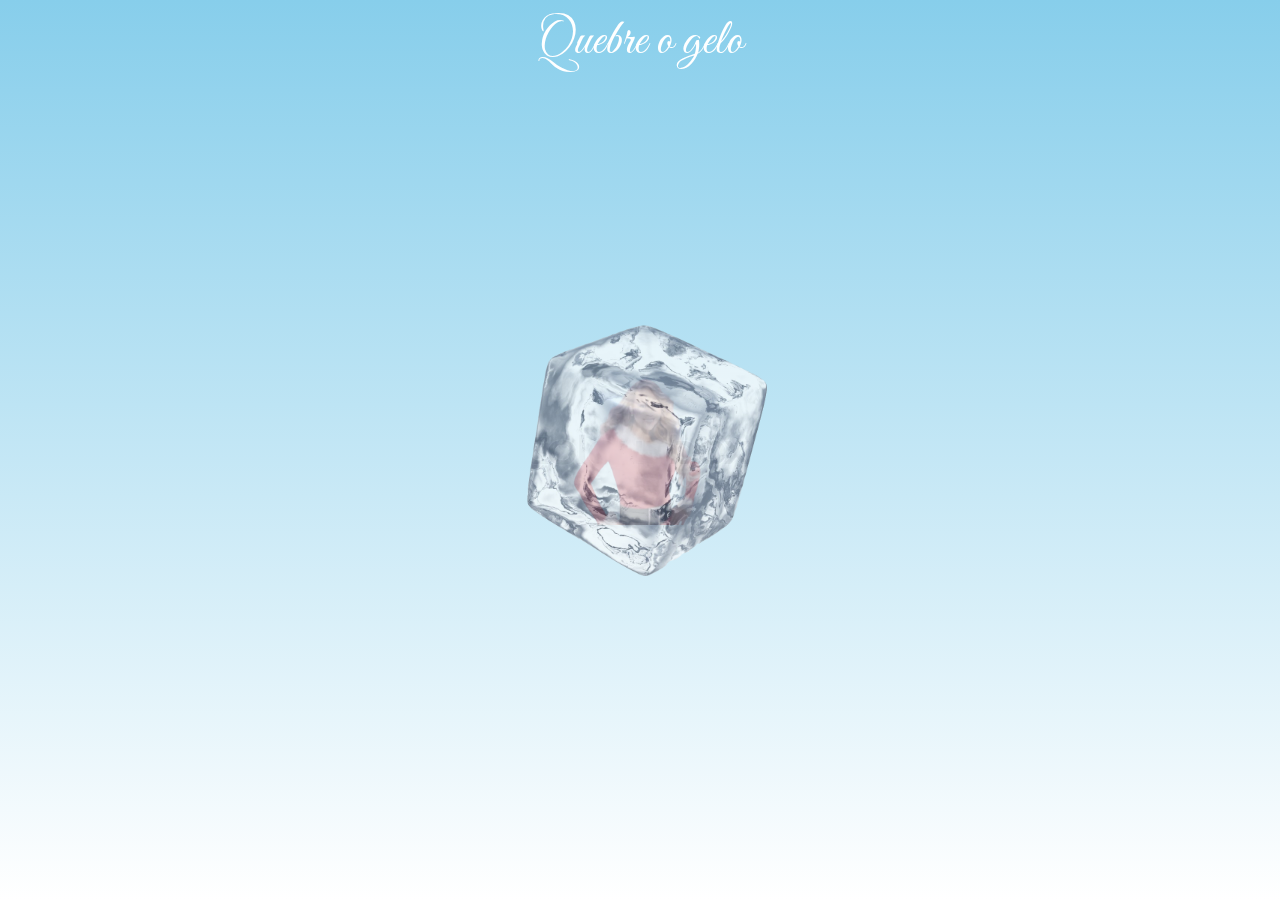
==== index.html @ a2ea2746 "fisrt comiit" ====
<!DOCTYPE html>
<html lang="pt-br">
<head>
    <link rel="stylesheet" href="style.css">
    <meta charset="UTF-8">
    <meta name="viewport" content="width=device-width, initial-scale=1.0, maximum-scale=1.0, user-scalable=no">
    <title>Document</title>
</head>
<body>
    <div class="text">Quebre o gelo</div>
    <img id="mariah" src="/images/mariah.png">
    <img id="ice" src="/images/ice.png">
    <script src="script.js"></script>
</body>
</html>
---- style.css ----
@import url('https://fonts.googleapis.com/css2?family=Great+Vibes&family=Playwrite+MX+Guides&family=Roboto:ital,wght@0,100;0,300;0,400;0,500;0,700;0,900;1,100;1,300;1,400;1,500;1,700;1,900&display=swap');
*{
    margin: 0;
    padding: 0;
}

body{
    display: flex;
    background: linear-gradient(to bottom, rgba(135,206,235,1) 0%, rgba(255,255,255,1) 100%);
    height: 100vh;
    width: 100vw;
    box-sizing: border-box;
    justify-content: center;
    align-items: center;
}

.snow-flake{
    position: absolute;
    background-image: url("/images/snow-flake.svg");
    background-size: cover;
    animation: snow 5s linear infinite;
    opacity: 1;
}

#mariah{
    position: absolute;
    width: 250px;
    height: 150px;
    background-size: cover;
    z-index: 1;
    border-radius: 10px;
    filter: opacity(0.7);
}


#ice{
    position: absolute;
    width: 300px;
    height: 300px;
    background-size: cover;
    z-index: 1;
    border-radius: 10px;
    filter: opacity(0.7);
}


@keyframes focus{
    0%{
        transform: rotate(0deg);
    }
    25%{
        transform: rotate(10deg);
    }
    75%{
        transform: rotate(-10deg);
    }
    100%{
        transform: rotate(0deg);
    }
}

.text{
    position: absolute;
    font-family: 'Great Vibes', cursive;
    top: 10px;
    font-size: 50px;
    color: white;
    z-index: 2;
}

@keyframes snow{
    to{
        transform: rotate(360deg);
    }
}
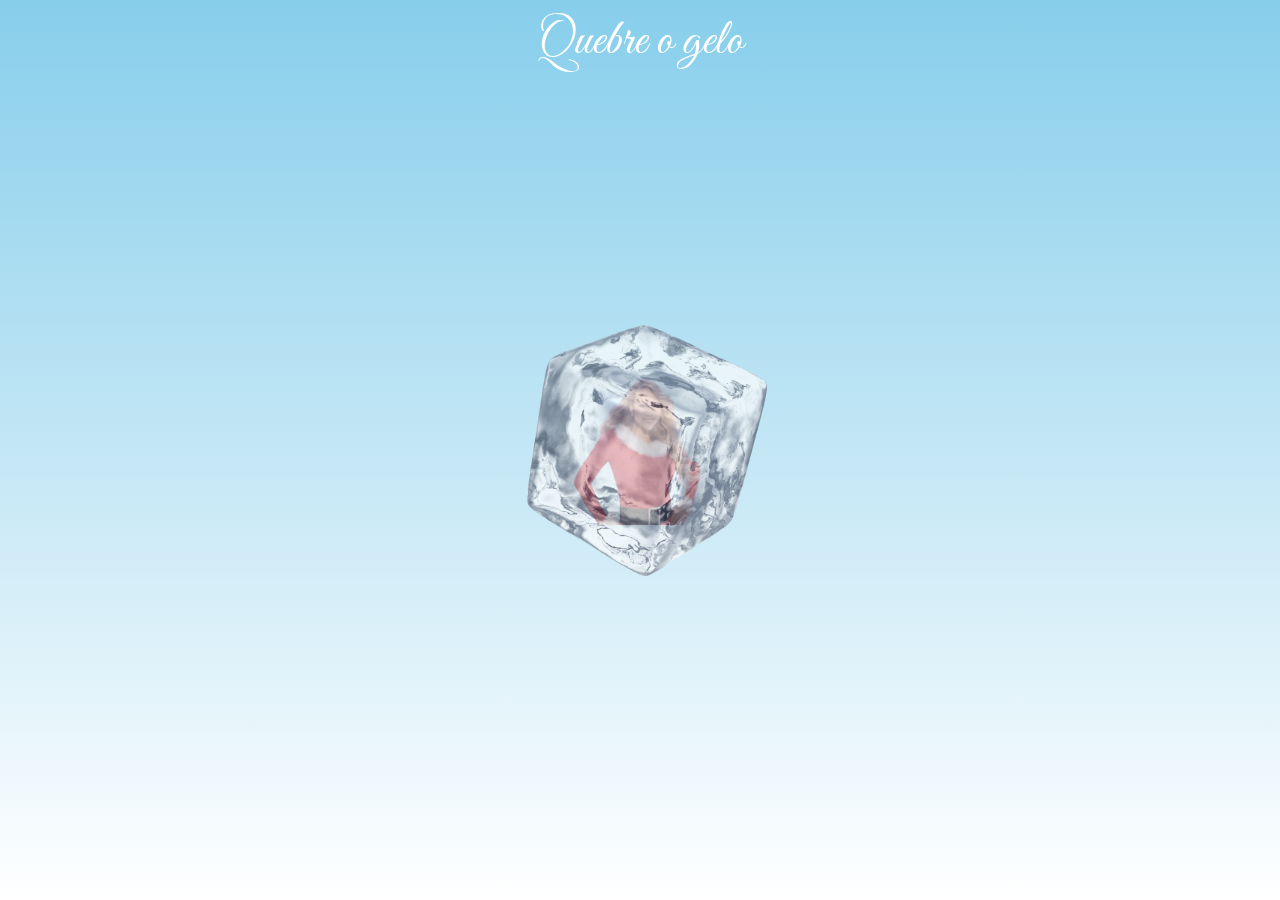
==== commit 13a771c5: "." ====
--- a/index.html
+++ b/index.html
@@ -7,9 +7,12 @@
     <title>Document</title>
 </head>
 <body>
-    <div class="text">Quebre o gelo</div>
+    <div id="text" class="text">Quebre o gelo</div>
+
     <img id="mariah" src="/images/mariah.png">
     <img id="ice" src="/images/ice.png">
     <script src="script.js"></script>
+    
+    <div class="container" id="container"></div>
 </body>
 </html>--- a/style.css
+++ b/style.css
@@ -5,6 +5,7 @@
 }
 
 body{
+    overflow: hidden;
     display: flex;
     background: linear-gradient(to bottom, rgba(135,206,235,1) 0%, rgba(255,255,255,1) 100%);
     height: 100vh;
@@ -29,7 +30,6 @@
     background-size: cover;
     z-index: 1;
     border-radius: 10px;
-    filter: opacity(0.7);
 }
 
 
@@ -62,10 +62,25 @@
 .text{
     position: absolute;
     font-family: 'Great Vibes', cursive;
-    top: 10px;
     font-size: 50px;
     color: white;
     z-index: 2;
+}
+
+
+#text{
+    top: 10px;
+}
+
+@keyframes its{
+    0%{
+        transform: scale(0.1);
+        opacity: 0;
+    }
+    100%{
+        transform: scale(1);
+        opacity: 1;
+    }
 }
 
 @keyframes snow{
@@ -73,3 +88,46 @@
         transform: rotate(360deg);
     }
 } 
+
+@keyframes remove_ice{
+    to{
+        transform: translateY(100px) ;
+        opacity: 0;
+    }
+}
+
+@keyframes haps{
+    0%{
+        transform: scale(0.1);
+        opacity: 0;
+    }
+    100%{
+        transform: scale(1);
+        opacity: 1;
+    }
+}
+
+.happy {
+    width: 100%;
+    height: auto; /* Ajusta a altura automaticamente com base no conteúdo */
+    min-height: 60%; /* Garante um mínimo de altura */
+    border-radius: 20px;
+    opacity: 1;
+    background: linear-gradient(to bottom, rgb(3, 133, 35) 0%, rgb(6, 83, 102) 100%);
+    z-index: 2;
+    display: flex;
+    justify-content: center;
+    align-items: center;
+    flex-direction: column;
+    font-size: 70px;
+    color: transparent;
+    position: relative;
+    overflow: visible; /* Garante que o conteúdo não seja cortado */
+}
+
+.happy span {
+    background: linear-gradient(to left, rgb(255, 215, 0), rgb(255, 223, 100));
+    -webkit-background-clip: text;
+    -webkit-text-fill-color: transparent;
+    
+}
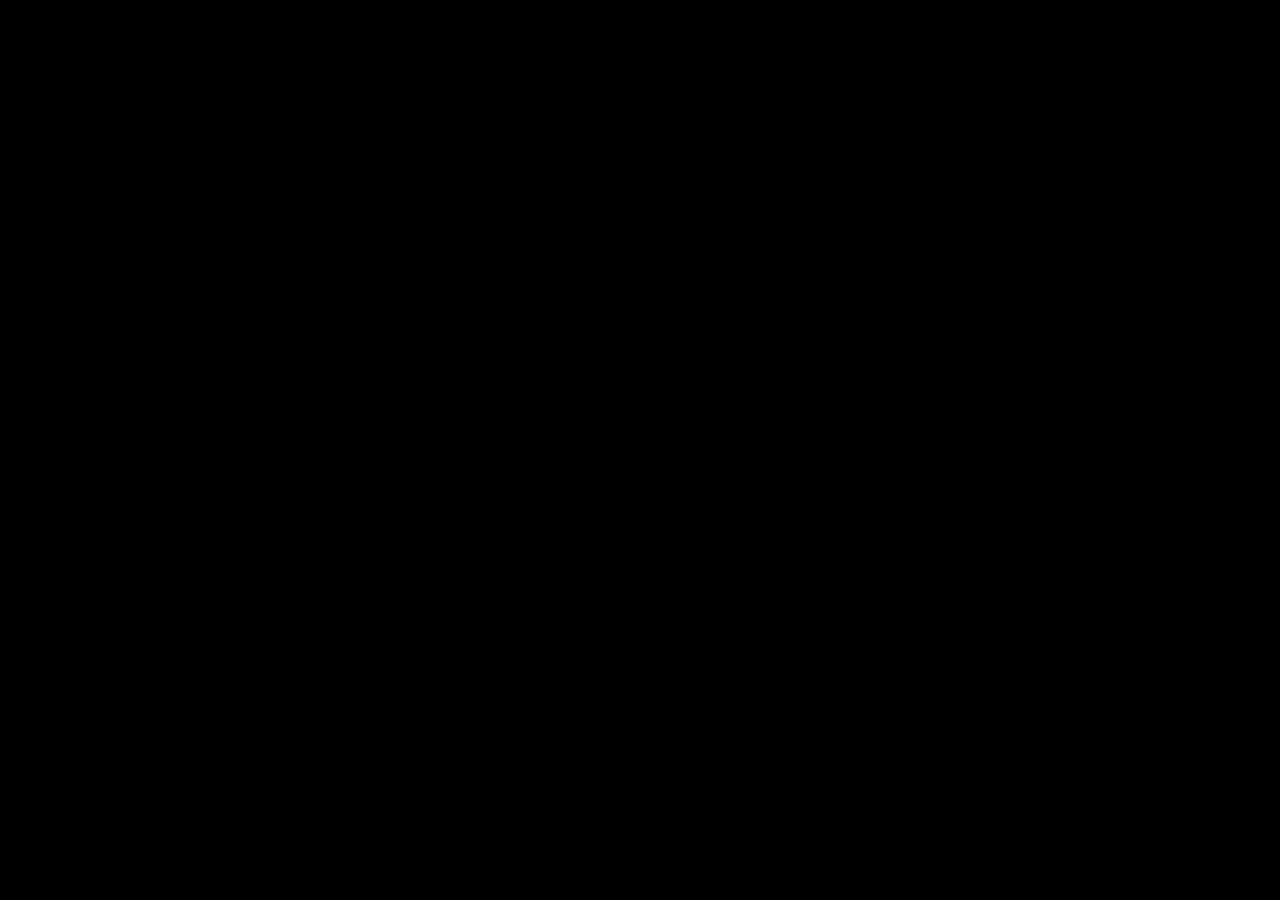
==== commit 014b5021: "new yaer" ====
--- a/index.html
+++ b/index.html
@@ -1,18 +1,39 @@
 <!DOCTYPE html>
 <html lang="pt-br">
 <head>
+    <meta charset="UTF-8">
+    <meta name="viewport" content="width=device-width, initial-scale=1.0">
+    <title>Document</title>
     <link rel="stylesheet" href="style.css">
-    <meta charset="UTF-8">
-    <meta name="viewport" content="width=device-width, initial-scale=1.0, maximum-scale=1.0, user-scalable=no">
-    <title>Document</title>
+    <style>
+        *{
+            margin: 0;
+            padding: 0;
+            box-sizing: border-box;
+        }
+        
+        body{
+            display: block;
+            overflow: hidden;
+            height: 100vh;
+            background: #f1f1f1;
+            font-family: sans-serif;
+        }
+        
+        .particles{
+            position: absolute;
+        
+        }
+        
+        canvas{
+            position: absolute;
+            background-color: black;
+        }
+        
+    </style>
 </head>
 <body>
-    <div id="text" class="text">Quebre o gelo</div>
-
-    <img id="mariah" src="/images/mariah.png">
-    <img id="ice" src="/images/ice.png">
+    <canvas id="canvas"></canvas>
     <script src="script.js"></script>
-    
-    <div class="container" id="container"></div>
 </body>
 </html>--- a/style.css
+++ b/style.css
@@ -127,7 +127,8 @@
 
 .happy span {
     background: linear-gradient(to left, rgb(255, 215, 0), rgb(255, 223, 100));
-    -webkit-background-clip: text;
-    -webkit-text-fill-color: transparent;
-    
+    -webkit-background-clip: text;  /* Para Safari */
+    background-clip: text;          /* Propriedade padrão */
+    -webkit-text-fill-color: transparent; /* Para Safari */
+    text-fill-color: transparent;   /* Propriedade padrão */
 }
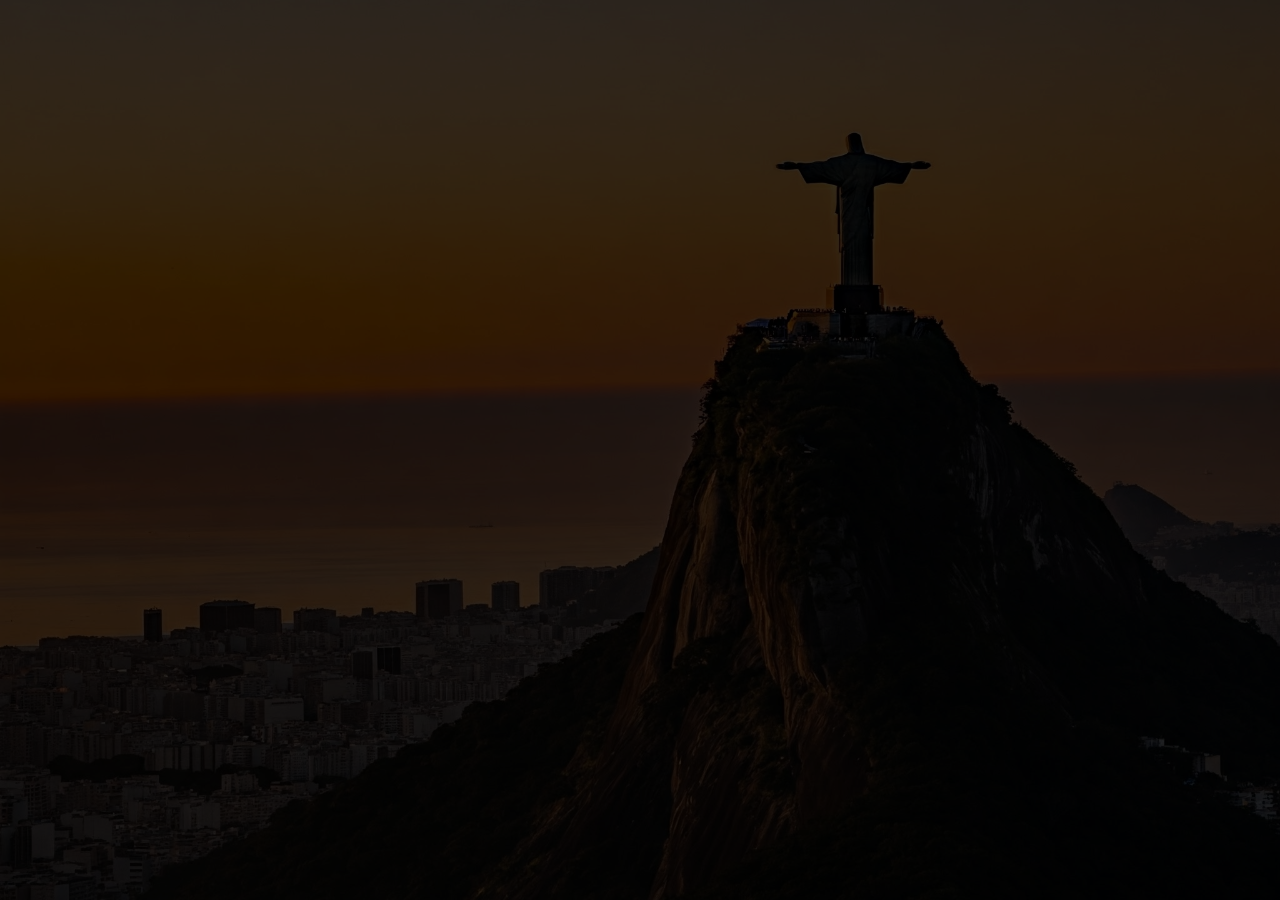
==== commit 2ff29e5a: "." ====
--- a/index.html
+++ b/index.html
@@ -6,34 +6,41 @@
     <title>Document</title>
     <link rel="stylesheet" href="style.css">
     <style>
-        *{
+        html, body {
+            height: 100%;
+            width: 100%;
+            overflow: hidden;
             margin: 0;
             padding: 0;
-            box-sizing: border-box;
         }
         
-        body{
-            display: block;
-            overflow: hidden;
-            height: 100vh;
-            background: #f1f1f1;
-            font-family: sans-serif;
+        body {
+            display: flex;
+            justify-content: center;
+            align-items: center;
         }
         
-        .particles{
-            position: absolute;
-        
+        img {
+            width: 100%;
+            height: 100%;
+            object-fit: cover; /* Garante que a imagem cubra toda a tela sem distorção */
+            filter: brightness(0.2);
         }
         
-        canvas{
+        canvas {
             position: absolute;
-            background-color: black;
+            width: 100%;
+            height: 100%;
+            top: 0;
+            left: 0;
         }
         
     </style>
 </head>
-<body>
-    <canvas id="canvas"></canvas>
+<body>      
+     <img src="fundo.jpeg">
+    <canvas id="canvas">
+    </canvas>
     <script src="script.js"></script>
 </body>
 </html>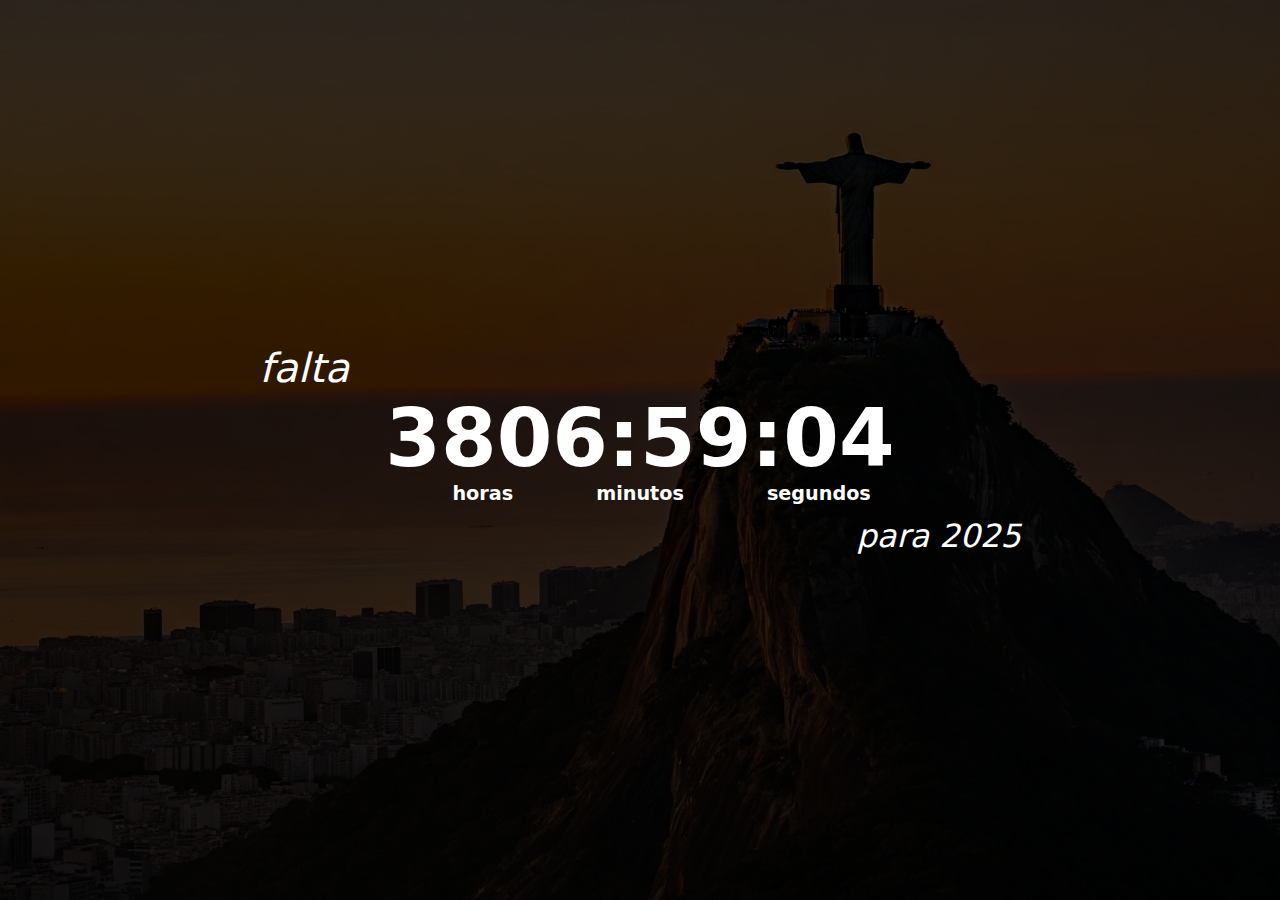
==== commit 0bdbb922: "1.0" ====
--- a/index.html
+++ b/index.html
@@ -13,34 +13,127 @@
             margin: 0;
             padding: 0;
         }
-        
+
         body {
             display: flex;
             justify-content: center;
             align-items: center;
+            position: relative;
+            background-color: #000;
         }
-        
+
         img {
             width: 100%;
             height: 100%;
-            object-fit: cover; /* Garante que a imagem cubra toda a tela sem distorção */
+            object-fit: cover;
             filter: brightness(0.2);
+            position: absolute;
+            top: 0;
+            left: 0;
+            z-index: -2;
         }
-        
+
         canvas {
             position: absolute;
             width: 100%;
             height: 100%;
             top: 0;
             left: 0;
+            z-index: -1;
+        }
+
+        section {
+            position: relative;
+            display: flex;
+            flex-direction: column;
+            justify-content: center;
+            align-items: center;
+            color: #fff;
+            font-family: system-ui, -apple-system, BlinkMacSystemFont, 'Segoe UI', Roboto, Oxygen, Ubuntu, Cantarell, 'Open Sans', 'Helvetica Neue', sans-serif;
+        }
+
+        #falta {
+            position: absolute;
+            top: -40px;
+            left: 0;
+            font-size: 1.5rem;
+            color: #fff;
+            font-style: italic;
+            text-align: left;
+        }
+
+        #ano {
+            position: absolute;
+            bottom: -40px;
+            right: 0;
+            font-size: 1.2rem;
+            color: #fff;
+            font-style: italic;
+            text-align: right;
+        }
+
+        #cronometro {
+            font-size: 4rem;
+            font-weight: bold;
+            z-index: 1;
+            position: relative;
+            display: flex;
+            flex-wrap: wrap;
+            justify-content: center;
+            line-height: 1.;
         }
         
+        .legenda {
+            font-size: 0.8rem;
+            width: 100%;
+            text-align: center;
+        }
+
+        .legenda:nth-child(1) {
+            text-align: end;
+        }
+        .legenda:nth-child(3) {
+            text-align: start;
+        }
+        
+        @media (min-width: 768px) {
+            #falta {
+                font-size: 2.5rem;
+                top: -50px;
+            }
+
+            #ano {
+                font-size: 2rem;
+                bottom: -50px;
+            }
+
+            #cronometro {
+                font-size: 5rem;
+                 line-height: 1.1;
+            }
+            /* Ajustando tamanho da legenda para telas maiores */
+            .legenda {
+                font-size: 1.2rem;
+            }
+        }
     </style>
 </head>
-<body>      
-     <img src="fundo.jpeg">
-    <canvas id="canvas">
-    </canvas>
+<body>
+    <img src="fundo.jpeg" alt="Fundo da contagem regressiva">
+    <canvas id="canvas"></canvas>
+    <section>
+        <div id="falta">falta</div>
+        <div id="cronometro">
+            <span id="horas">00</span><span class="separador">:</span><span id="minutos">00</span><span class="separador">:</span><span id="segundos">00</span>
+            <div style="width: 100%; display: flex; justify-content: space-around;">
+                <span class="legenda">horas</span>
+                <span class="legenda">minutos</span>
+                <span class="legenda">segundos</span>
+            </div>
+        </div>
+        <div id="ano">para 2025</div>
+    </section>
+    <script src="conometro.js"></script>
     <script src="script.js"></script>
 </body>
 </html>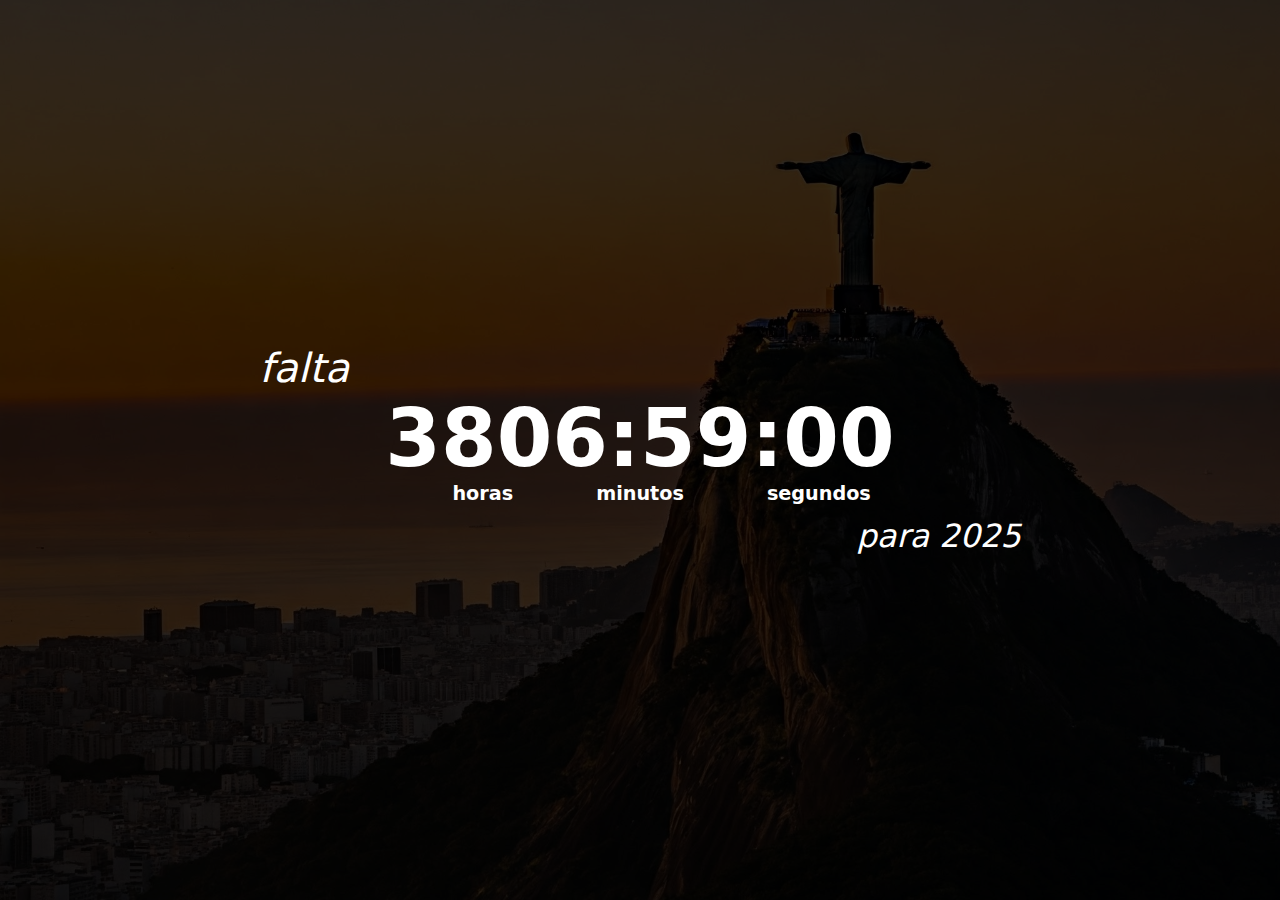
==== commit 0909babb: "Update index.html" ====
--- a/index.html
+++ b/index.html
@@ -95,7 +95,7 @@
         .legenda:nth-child(3) {
             text-align: start;
         }
-        
+
         @media (min-width: 768px) {
             #falta {
                 font-size: 2.5rem;
@@ -116,6 +116,12 @@
                 font-size: 1.2rem;
             }
         }
+
+        @media (max-width: 1080px) {
+            section{
+                transform: scale(1.5);
+            }
+        }
     </style>
 </head>
 <body>
@@ -131,7 +137,7 @@
                 <span class="legenda">segundos</span>
             </div>
         </div>
-        <div id="ano">para 2025</div>
+        <div id="ano">para 2025 </div>
     </section>
     <script src="conometro.js"></script>
     <script src="script.js"></script>
